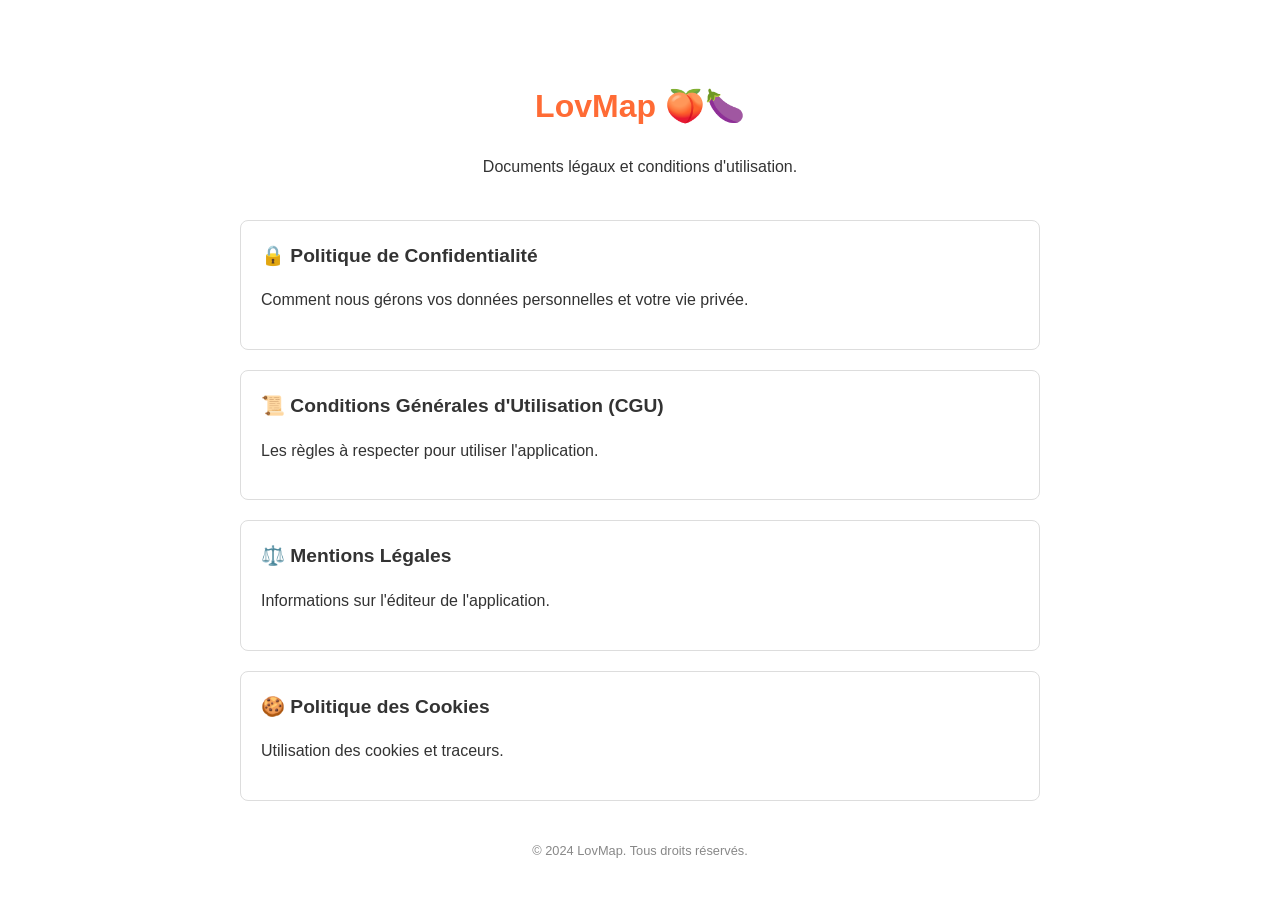
==== index.html @ d020136e "Initial commit of legal docs" ====
<!DOCTYPE html>
<html lang="fr">
<head>
    <meta charset="UTF-8">
    <meta name="viewport" content="width=device-width, initial-scale=1.0">
    <title>LovMap - Documents Légaux</title>
    <style>
        body { font-family: -apple-system, BlinkMacSystemFont, "Segoe UI", Roboto, Helvetica, Arial, sans-serif; max-width: 800px; margin: 40px auto; padding: 20px; line-height: 1.6; color: #333; }
        h1 { color: #FF6B35; text-align: center; }
        .card { border: 1px solid #ddd; border-radius: 8px; padding: 20px; margin-bottom: 20px; transition: box-shadow 0.3s ease; }
        .card:hover { box-shadow: 0 4px 12px rgba(0,0,0,0.1); }
        a { text-decoration: none; color: inherit; font-weight: bold; font-size: 1.2em; display: block; }
        .footer { text-align: center; margin-top: 40px; font-size: 0.8em; color: #888; }
    </style>
</head>
<body>
    <h1>LovMap 🍑🍆</h1>
    <p style="text-align: center; margin-bottom: 40px;">Documents légaux et conditions d'utilisation.</p>

    <div class="card">
        <a href="POLITIQUE_DE_CONFIDENTIALITE.md">🔒 Politique de Confidentialité</a>
        <p>Comment nous gérons vos données personnelles et votre vie privée.</p>
    </div>

    <div class="card">
        <a href="CONDITIONS_GENERALES_UTILISATION.md">📜 Conditions Générales d'Utilisation (CGU)</a>
        <p>Les règles à respecter pour utiliser l'application.</p>
    </div>

    <div class="card">
        <a href="MENTIONS_LEGALES.md">⚖️ Mentions Légales</a>
        <p>Informations sur l'éditeur de l'application.</p>
    </div>
    
    <div class="card">
        <a href="POLITIQUE_COOKIES.md">🍪 Politique des Cookies</a>
        <p>Utilisation des cookies et traceurs.</p>
    </div>

    <div class="footer">
        &copy; 2024 LovMap. Tous droits réservés.
    </div>
</body>
</html>
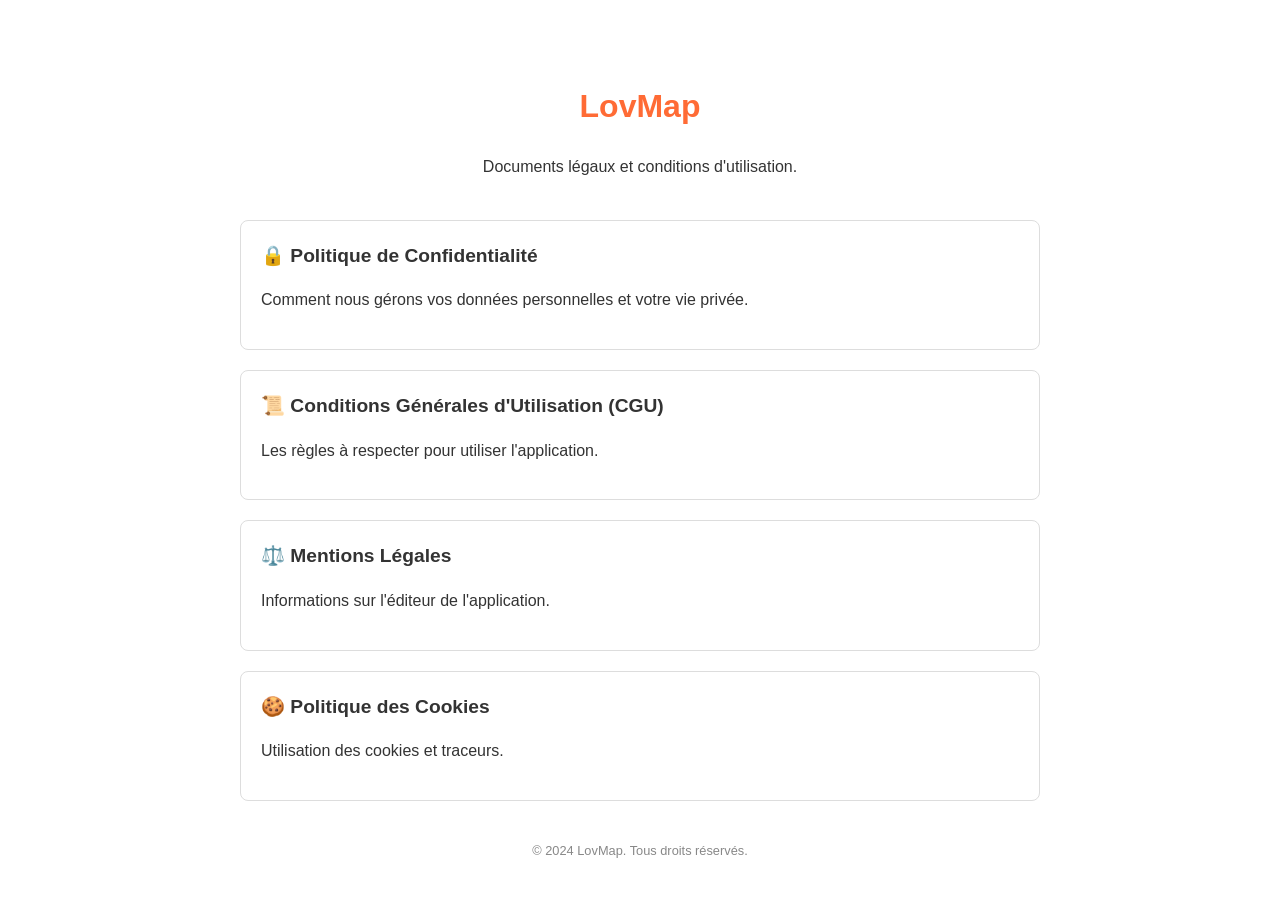
==== commit 01cc6fd2: "Remove emoji from the main heading" ====
--- a/index.html
+++ b/index.html
@@ -14,7 +14,7 @@
     </style>
 </head>
 <body>
-    <h1>LovMap 🍑🍆</h1>
+    <h1>LovMap</h1>
     <p style="text-align: center; margin-bottom: 40px;">Documents légaux et conditions d'utilisation.</p>
 
     <div class="card">
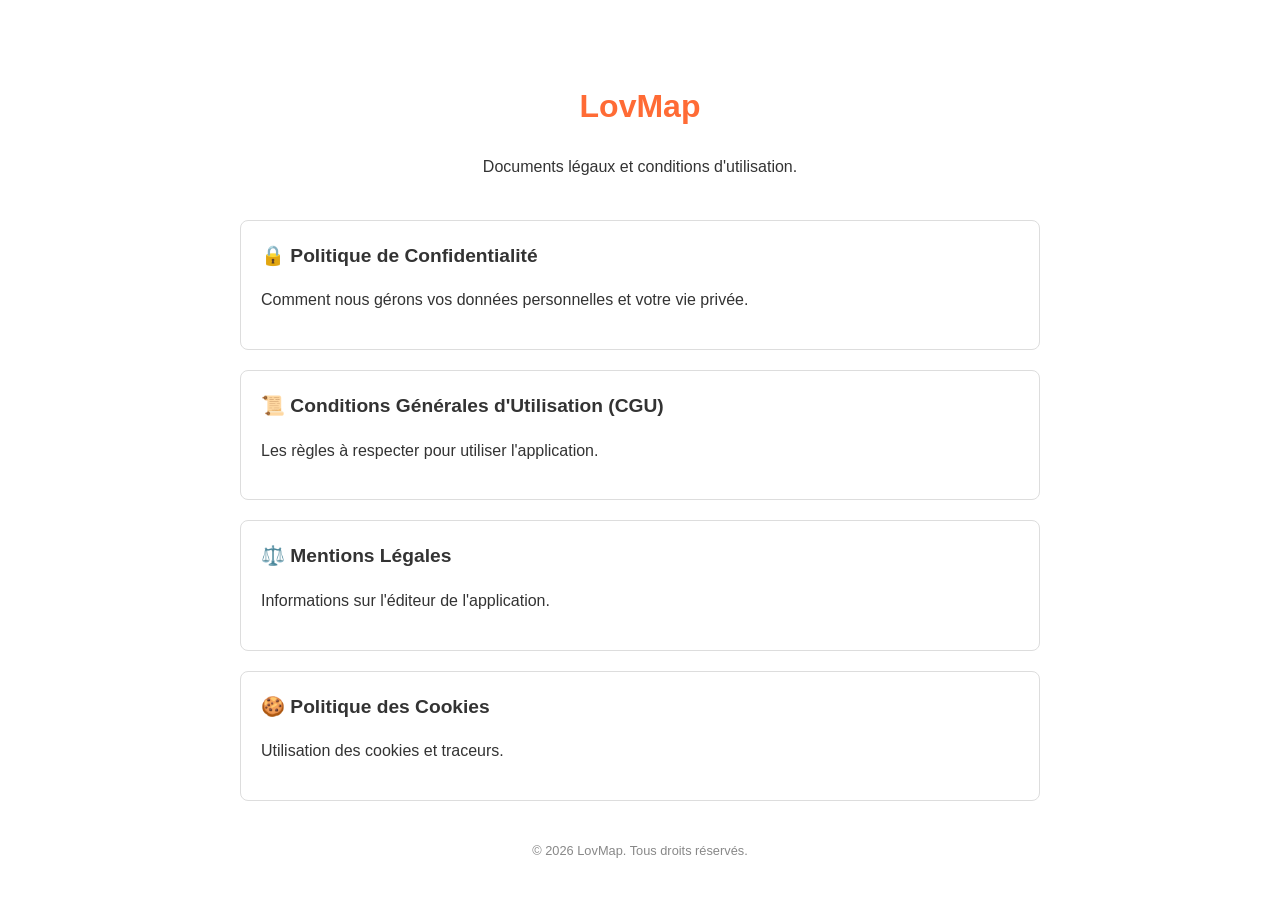
==== commit 128532ef: "Update copyright year in footer to 2026" ====
--- a/index.html
+++ b/index.html
@@ -38,7 +38,7 @@
     </div>
 
     <div class="footer">
-        &copy; 2024 LovMap. Tous droits réservés.
+        &copy; 2026 LovMap. Tous droits réservés.
     </div>
 </body>
 </html>
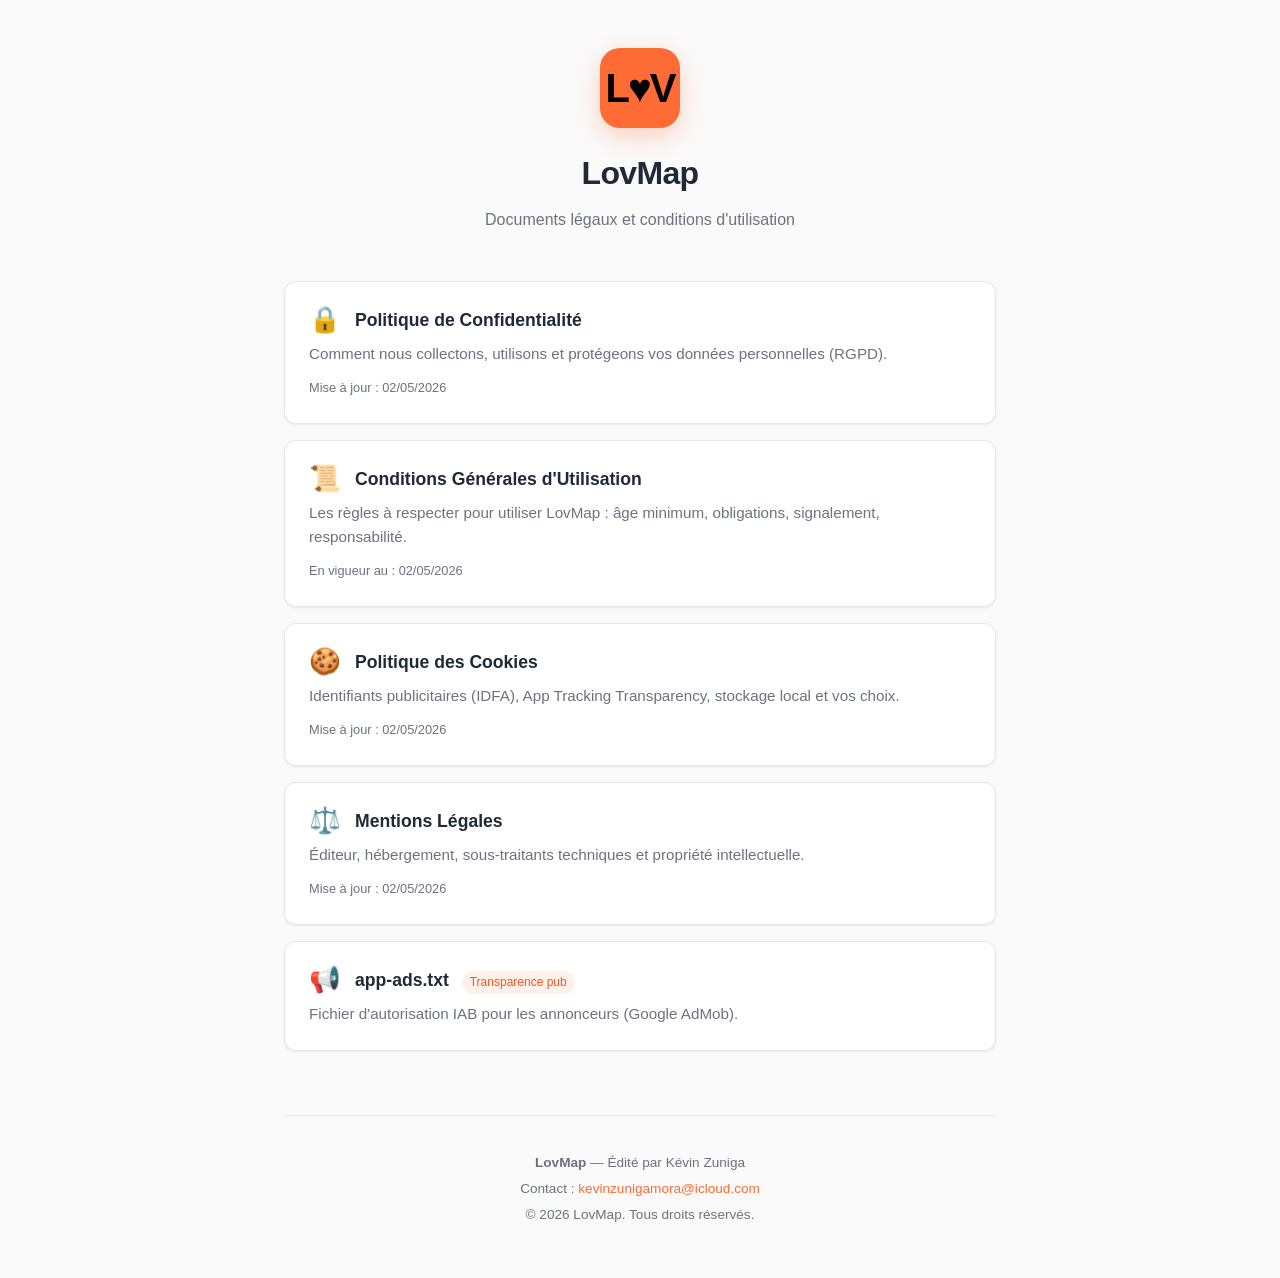
==== commit e33aee1a: "Update legal docs to reflect current app stack + improve quality Updates (covering features added si" ====
--- a/index.html
+++ b/index.html
@@ -1,44 +1,300 @@
 <!DOCTYPE html>
 <html lang="fr">
-<head>
-    <meta charset="UTF-8">
-    <meta name="viewport" content="width=device-width, initial-scale=1.0">
-    <title>LovMap - Documents Légaux</title>
+  <head>
+    <meta charset="UTF-8" />
+    <meta name="viewport" content="width=device-width, initial-scale=1.0" />
+    <title>LovMap — Documents Légaux</title>
+    <meta
+      name="description"
+      content="Politique de confidentialité, CGU, mentions légales et politique cookies de l'application LovMap."
+    />
+    <meta name="theme-color" content="#FF6B35" />
     <style>
-        body { font-family: -apple-system, BlinkMacSystemFont, "Segoe UI", Roboto, Helvetica, Arial, sans-serif; max-width: 800px; margin: 40px auto; padding: 20px; line-height: 1.6; color: #333; }
-        h1 { color: #FF6B35; text-align: center; }
-        .card { border: 1px solid #ddd; border-radius: 8px; padding: 20px; margin-bottom: 20px; transition: box-shadow 0.3s ease; }
-        .card:hover { box-shadow: 0 4px 12px rgba(0,0,0,0.1); }
-        a { text-decoration: none; color: inherit; font-weight: bold; font-size: 1.2em; display: block; }
-        .footer { text-align: center; margin-top: 40px; font-size: 0.8em; color: #888; }
+      :root {
+        --brand: #ff6b35;
+        --brand-dark: #e85a23;
+        --bg: #fafafa;
+        --card: #ffffff;
+        --text: #1f2937;
+        --muted: #6b7280;
+        --border: #e5e7eb;
+        --shadow: 0 1px 3px rgba(0, 0, 0, 0.05), 0 1px 2px rgba(0, 0, 0, 0.03);
+        --shadow-hover: 0 10px 25px rgba(255, 107, 53, 0.15),
+          0 4px 10px rgba(0, 0, 0, 0.05);
+      }
+
+      * {
+        box-sizing: border-box;
+      }
+
+      body {
+        font-family: -apple-system, BlinkMacSystemFont, "Segoe UI", Roboto,
+          Helvetica, Arial, sans-serif;
+        margin: 0;
+        padding: 0;
+        background: var(--bg);
+        color: var(--text);
+        line-height: 1.6;
+        -webkit-font-smoothing: antialiased;
+      }
+
+      .container {
+        max-width: 760px;
+        margin: 0 auto;
+        padding: 48px 24px;
+      }
+
+      header {
+        text-align: center;
+        margin-bottom: 48px;
+      }
+
+      .logo {
+        display: inline-flex;
+        align-items: center;
+        justify-content: center;
+        width: 80px;
+        height: 80px;
+        background: var(--brand);
+        border-radius: 20px;
+        font-size: 40px;
+        font-weight: 800;
+        color: #000;
+        letter-spacing: -2px;
+        margin-bottom: 20px;
+        box-shadow: 0 8px 24px rgba(255, 107, 53, 0.3);
+      }
+
+      .logo-heart {
+        display: inline-block;
+        width: 18px;
+        height: 18px;
+        background: var(--brand);
+        clip-path: path(
+          "M9 16C9 16 1 11 1 6C1 3 3 1 6 1C7.5 1 9 2 9 4C9 2 10.5 1 12 1C15 1 17 3 17 6C17 11 9 16 9 16Z"
+        );
+        margin-left: -2px;
+      }
+
+      h1 {
+        color: var(--text);
+        font-size: 2rem;
+        margin: 0 0 8px;
+        font-weight: 700;
+        letter-spacing: -0.02em;
+      }
+
+      header p {
+        color: var(--muted);
+        font-size: 1rem;
+        margin: 0;
+      }
+
+      .grid {
+        display: grid;
+        gap: 16px;
+      }
+
+      .card {
+        background: var(--card);
+        border: 1px solid var(--border);
+        border-radius: 12px;
+        padding: 24px;
+        text-decoration: none;
+        color: inherit;
+        display: block;
+        transition: all 0.2s ease;
+        box-shadow: var(--shadow);
+      }
+
+      .card:hover {
+        transform: translateY(-2px);
+        box-shadow: var(--shadow-hover);
+        border-color: var(--brand);
+      }
+
+      .card:focus-visible {
+        outline: 2px solid var(--brand);
+        outline-offset: 2px;
+      }
+
+      .card-header {
+        display: flex;
+        align-items: center;
+        gap: 14px;
+        margin-bottom: 8px;
+      }
+
+      .card-icon {
+        font-size: 1.6rem;
+        line-height: 1;
+        flex-shrink: 0;
+      }
+
+      .card-title {
+        font-size: 1.1rem;
+        font-weight: 600;
+        color: var(--text);
+      }
+
+      .card-description {
+        color: var(--muted);
+        font-size: 0.95rem;
+        margin: 0;
+      }
+
+      .card-meta {
+        margin-top: 12px;
+        font-size: 0.8rem;
+        color: var(--muted);
+        font-variant-numeric: tabular-nums;
+      }
+
+      .footer {
+        text-align: center;
+        margin-top: 64px;
+        padding-top: 32px;
+        border-top: 1px solid var(--border);
+        font-size: 0.85rem;
+        color: var(--muted);
+      }
+
+      .footer p {
+        margin: 4px 0;
+      }
+
+      .footer a {
+        color: var(--brand);
+        text-decoration: none;
+      }
+
+      .footer a:hover {
+        text-decoration: underline;
+      }
+
+      .badge {
+        display: inline-block;
+        padding: 2px 8px;
+        background: rgba(255, 107, 53, 0.1);
+        color: var(--brand-dark);
+        border-radius: 12px;
+        font-size: 0.75rem;
+        font-weight: 500;
+        margin-left: 8px;
+      }
+
+      @media (max-width: 600px) {
+        .container {
+          padding: 32px 16px;
+        }
+        h1 {
+          font-size: 1.6rem;
+        }
+        .logo {
+          width: 64px;
+          height: 64px;
+          font-size: 32px;
+        }
+        .card {
+          padding: 20px;
+        }
+      }
+
+      @media (prefers-color-scheme: dark) {
+        :root {
+          --bg: #0f0f0f;
+          --card: #1a1a1a;
+          --text: #f3f4f6;
+          --muted: #9ca3af;
+          --border: #2a2a2a;
+          --shadow: 0 1px 3px rgba(0, 0, 0, 0.3);
+          --shadow-hover: 0 10px 25px rgba(255, 107, 53, 0.2),
+            0 4px 10px rgba(0, 0, 0, 0.3);
+        }
+      }
     </style>
-</head>
-<body>
-    <h1>LovMap</h1>
-    <p style="text-align: center; margin-bottom: 40px;">Documents légaux et conditions d'utilisation.</p>
-
-    <div class="card">
-        <a href="POLITIQUE_DE_CONFIDENTIALITE.md">🔒 Politique de Confidentialité</a>
-        <p>Comment nous gérons vos données personnelles et votre vie privée.</p>
+  </head>
+  <body>
+    <div class="container">
+      <header>
+        <div class="logo">L♥V</div>
+        <h1>LovMap</h1>
+        <p>Documents légaux et conditions d'utilisation</p>
+      </header>
+
+      <main class="grid">
+        <a class="card" href="POLITIQUE_DE_CONFIDENTIALITE.md">
+          <div class="card-header">
+            <span class="card-icon">🔒</span>
+            <span class="card-title">Politique de Confidentialité</span>
+          </div>
+          <p class="card-description">
+            Comment nous collectons, utilisons et protégeons vos données
+            personnelles (RGPD).
+          </p>
+          <div class="card-meta">Mise à jour : 02/05/2026</div>
+        </a>
+
+        <a class="card" href="CONDITIONS_GENERALES_UTILISATION.md">
+          <div class="card-header">
+            <span class="card-icon">📜</span>
+            <span class="card-title">Conditions Générales d'Utilisation</span>
+          </div>
+          <p class="card-description">
+            Les règles à respecter pour utiliser LovMap : âge minimum,
+            obligations, signalement, responsabilité.
+          </p>
+          <div class="card-meta">En vigueur au : 02/05/2026</div>
+        </a>
+
+        <a class="card" href="POLITIQUE_COOKIES.md">
+          <div class="card-header">
+            <span class="card-icon">🍪</span>
+            <span class="card-title">Politique des Cookies</span>
+          </div>
+          <p class="card-description">
+            Identifiants publicitaires (IDFA), App Tracking Transparency,
+            stockage local et vos choix.
+          </p>
+          <div class="card-meta">Mise à jour : 02/05/2026</div>
+        </a>
+
+        <a class="card" href="MENTIONS_LEGALES.md">
+          <div class="card-header">
+            <span class="card-icon">⚖️</span>
+            <span class="card-title">Mentions Légales</span>
+          </div>
+          <p class="card-description">
+            Éditeur, hébergement, sous-traitants techniques et propriété
+            intellectuelle.
+          </p>
+          <div class="card-meta">Mise à jour : 02/05/2026</div>
+        </a>
+
+        <a class="card" href="app-ads.txt">
+          <div class="card-header">
+            <span class="card-icon">📢</span>
+            <span class="card-title">
+              app-ads.txt
+              <span class="badge">Transparence pub</span>
+            </span>
+          </div>
+          <p class="card-description">
+            Fichier d'autorisation IAB pour les annonceurs (Google AdMob).
+          </p>
+        </a>
+      </main>
+
+      <footer class="footer">
+        <p>
+          <strong>LovMap</strong> — Édité par Kévin Zuniga
+        </p>
+        <p>
+          Contact :
+          <a href="mailto:kevinzunigamora@icloud.com">kevinzunigamora@icloud.com</a>
+        </p>
+        <p>&copy; 2026 LovMap. Tous droits réservés.</p>
+      </footer>
     </div>
-
-    <div class="card">
-        <a href="CONDITIONS_GENERALES_UTILISATION.md">📜 Conditions Générales d'Utilisation (CGU)</a>
-        <p>Les règles à respecter pour utiliser l'application.</p>
-    </div>
-
-    <div class="card">
-        <a href="MENTIONS_LEGALES.md">⚖️ Mentions Légales</a>
-        <p>Informations sur l'éditeur de l'application.</p>
-    </div>
-    
-    <div class="card">
-        <a href="POLITIQUE_COOKIES.md">🍪 Politique des Cookies</a>
-        <p>Utilisation des cookies et traceurs.</p>
-    </div>
-
-    <div class="footer">
-        &copy; 2026 LovMap. Tous droits réservés.
-    </div>
-</body>
+  </body>
 </html>
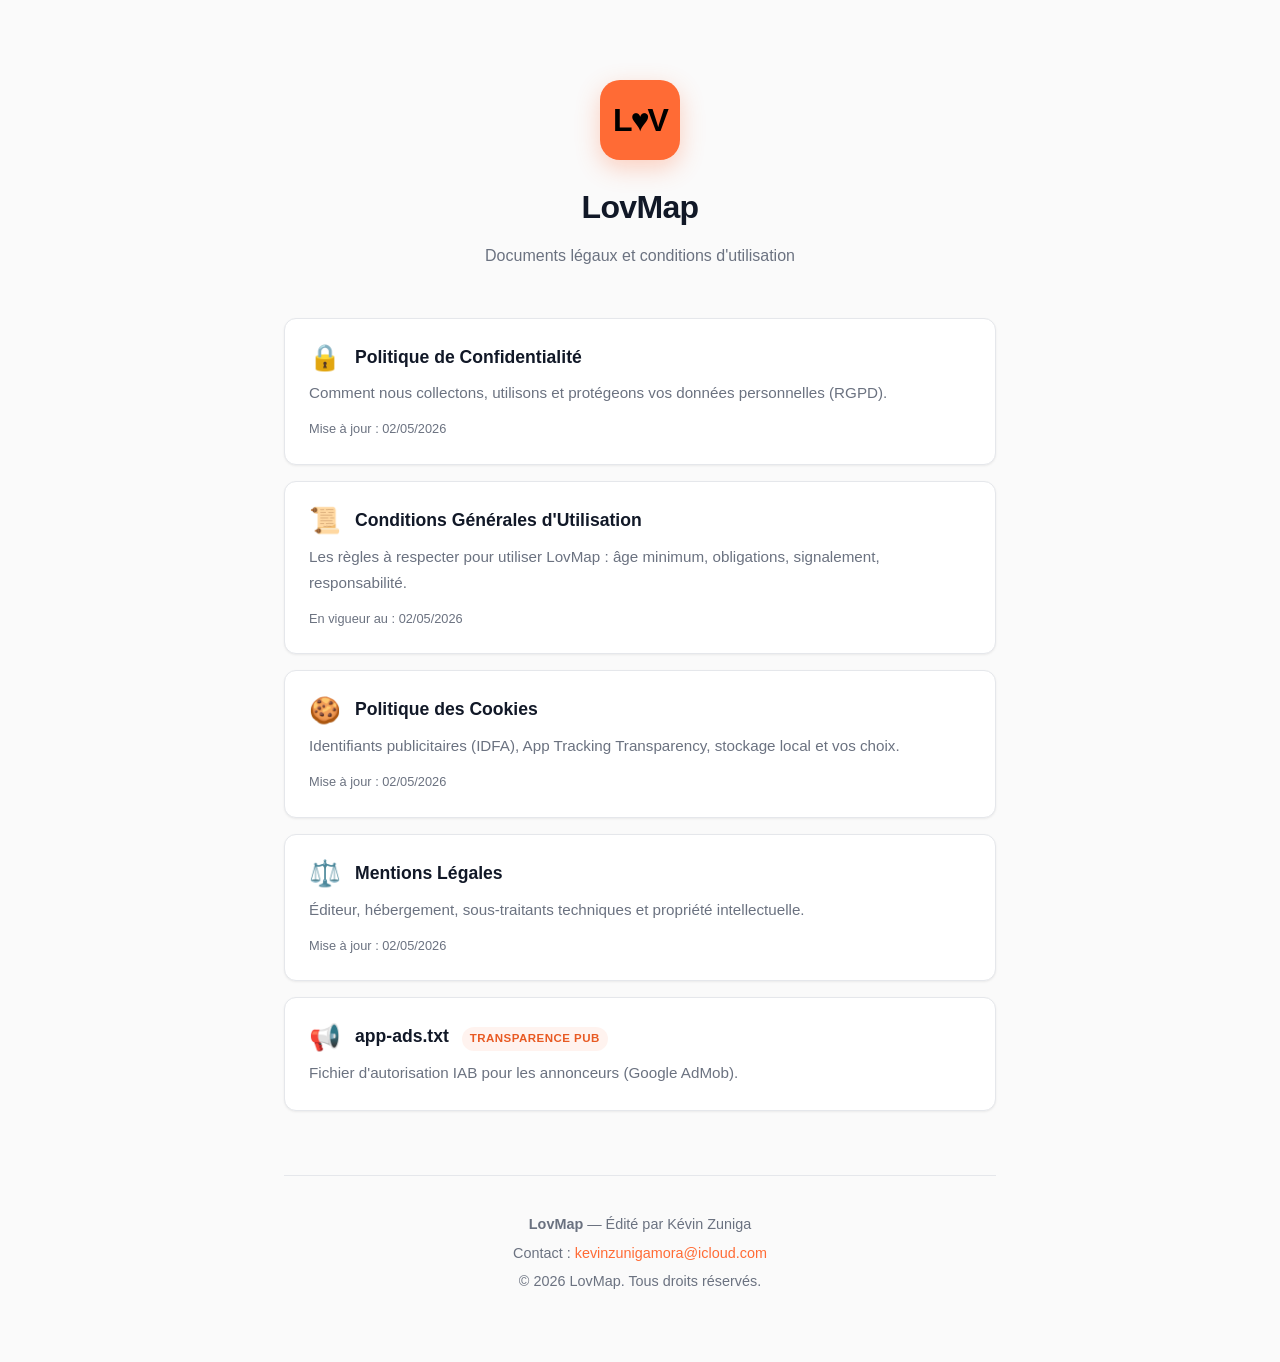
==== commit e1cf58ba: "Convert legal docs to styled HTML pages The .md files render as raw markdown when served by GitHub P" ====
--- a/index.html
+++ b/index.html
@@ -9,221 +9,18 @@
       content="Politique de confidentialité, CGU, mentions légales et politique cookies de l'application LovMap."
     />
     <meta name="theme-color" content="#FF6B35" />
-    <style>
-      :root {
-        --brand: #ff6b35;
-        --brand-dark: #e85a23;
-        --bg: #fafafa;
-        --card: #ffffff;
-        --text: #1f2937;
-        --muted: #6b7280;
-        --border: #e5e7eb;
-        --shadow: 0 1px 3px rgba(0, 0, 0, 0.05), 0 1px 2px rgba(0, 0, 0, 0.03);
-        --shadow-hover: 0 10px 25px rgba(255, 107, 53, 0.15),
-          0 4px 10px rgba(0, 0, 0, 0.05);
-      }
-
-      * {
-        box-sizing: border-box;
-      }
-
-      body {
-        font-family: -apple-system, BlinkMacSystemFont, "Segoe UI", Roboto,
-          Helvetica, Arial, sans-serif;
-        margin: 0;
-        padding: 0;
-        background: var(--bg);
-        color: var(--text);
-        line-height: 1.6;
-        -webkit-font-smoothing: antialiased;
-      }
-
-      .container {
-        max-width: 760px;
-        margin: 0 auto;
-        padding: 48px 24px;
-      }
-
-      header {
-        text-align: center;
-        margin-bottom: 48px;
-      }
-
-      .logo {
-        display: inline-flex;
-        align-items: center;
-        justify-content: center;
-        width: 80px;
-        height: 80px;
-        background: var(--brand);
-        border-radius: 20px;
-        font-size: 40px;
-        font-weight: 800;
-        color: #000;
-        letter-spacing: -2px;
-        margin-bottom: 20px;
-        box-shadow: 0 8px 24px rgba(255, 107, 53, 0.3);
-      }
-
-      .logo-heart {
-        display: inline-block;
-        width: 18px;
-        height: 18px;
-        background: var(--brand);
-        clip-path: path(
-          "M9 16C9 16 1 11 1 6C1 3 3 1 6 1C7.5 1 9 2 9 4C9 2 10.5 1 12 1C15 1 17 3 17 6C17 11 9 16 9 16Z"
-        );
-        margin-left: -2px;
-      }
-
-      h1 {
-        color: var(--text);
-        font-size: 2rem;
-        margin: 0 0 8px;
-        font-weight: 700;
-        letter-spacing: -0.02em;
-      }
-
-      header p {
-        color: var(--muted);
-        font-size: 1rem;
-        margin: 0;
-      }
-
-      .grid {
-        display: grid;
-        gap: 16px;
-      }
-
-      .card {
-        background: var(--card);
-        border: 1px solid var(--border);
-        border-radius: 12px;
-        padding: 24px;
-        text-decoration: none;
-        color: inherit;
-        display: block;
-        transition: all 0.2s ease;
-        box-shadow: var(--shadow);
-      }
-
-      .card:hover {
-        transform: translateY(-2px);
-        box-shadow: var(--shadow-hover);
-        border-color: var(--brand);
-      }
-
-      .card:focus-visible {
-        outline: 2px solid var(--brand);
-        outline-offset: 2px;
-      }
-
-      .card-header {
-        display: flex;
-        align-items: center;
-        gap: 14px;
-        margin-bottom: 8px;
-      }
-
-      .card-icon {
-        font-size: 1.6rem;
-        line-height: 1;
-        flex-shrink: 0;
-      }
-
-      .card-title {
-        font-size: 1.1rem;
-        font-weight: 600;
-        color: var(--text);
-      }
-
-      .card-description {
-        color: var(--muted);
-        font-size: 0.95rem;
-        margin: 0;
-      }
-
-      .card-meta {
-        margin-top: 12px;
-        font-size: 0.8rem;
-        color: var(--muted);
-        font-variant-numeric: tabular-nums;
-      }
-
-      .footer {
-        text-align: center;
-        margin-top: 64px;
-        padding-top: 32px;
-        border-top: 1px solid var(--border);
-        font-size: 0.85rem;
-        color: var(--muted);
-      }
-
-      .footer p {
-        margin: 4px 0;
-      }
-
-      .footer a {
-        color: var(--brand);
-        text-decoration: none;
-      }
-
-      .footer a:hover {
-        text-decoration: underline;
-      }
-
-      .badge {
-        display: inline-block;
-        padding: 2px 8px;
-        background: rgba(255, 107, 53, 0.1);
-        color: var(--brand-dark);
-        border-radius: 12px;
-        font-size: 0.75rem;
-        font-weight: 500;
-        margin-left: 8px;
-      }
-
-      @media (max-width: 600px) {
-        .container {
-          padding: 32px 16px;
-        }
-        h1 {
-          font-size: 1.6rem;
-        }
-        .logo {
-          width: 64px;
-          height: 64px;
-          font-size: 32px;
-        }
-        .card {
-          padding: 20px;
-        }
-      }
-
-      @media (prefers-color-scheme: dark) {
-        :root {
-          --bg: #0f0f0f;
-          --card: #1a1a1a;
-          --text: #f3f4f6;
-          --muted: #9ca3af;
-          --border: #2a2a2a;
-          --shadow: 0 1px 3px rgba(0, 0, 0, 0.3);
-          --shadow-hover: 0 10px 25px rgba(255, 107, 53, 0.2),
-            0 4px 10px rgba(0, 0, 0, 0.3);
-        }
-      }
-    </style>
+    <link rel="stylesheet" href="styles.css" />
   </head>
   <body>
     <div class="container">
-      <header>
+      <header class="index-header">
         <div class="logo">L♥V</div>
         <h1>LovMap</h1>
         <p>Documents légaux et conditions d'utilisation</p>
       </header>
 
       <main class="grid">
-        <a class="card" href="POLITIQUE_DE_CONFIDENTIALITE.md">
+        <a class="card" href="politique-de-confidentialite.html">
           <div class="card-header">
             <span class="card-icon">🔒</span>
             <span class="card-title">Politique de Confidentialité</span>
@@ -235,7 +32,7 @@
           <div class="card-meta">Mise à jour : 02/05/2026</div>
         </a>
 
-        <a class="card" href="CONDITIONS_GENERALES_UTILISATION.md">
+        <a class="card" href="conditions-generales-utilisation.html">
           <div class="card-header">
             <span class="card-icon">📜</span>
             <span class="card-title">Conditions Générales d'Utilisation</span>
@@ -247,7 +44,7 @@
           <div class="card-meta">En vigueur au : 02/05/2026</div>
         </a>
 
-        <a class="card" href="POLITIQUE_COOKIES.md">
+        <a class="card" href="politique-cookies.html">
           <div class="card-header">
             <span class="card-icon">🍪</span>
             <span class="card-title">Politique des Cookies</span>
@@ -259,7 +56,7 @@
           <div class="card-meta">Mise à jour : 02/05/2026</div>
         </a>
 
-        <a class="card" href="MENTIONS_LEGALES.md">
+        <a class="card" href="mentions-legales.html">
           <div class="card-header">
             <span class="card-icon">⚖️</span>
             <span class="card-title">Mentions Légales</span>
@@ -274,10 +71,9 @@
         <a class="card" href="app-ads.txt">
           <div class="card-header">
             <span class="card-icon">📢</span>
-            <span class="card-title">
-              app-ads.txt
-              <span class="badge">Transparence pub</span>
-            </span>
+            <span class="card-title"
+              >app-ads.txt <span class="badge">Transparence pub</span></span
+            >
           </div>
           <p class="card-description">
             Fichier d'autorisation IAB pour les annonceurs (Google AdMob).
@@ -285,13 +81,13 @@
         </a>
       </main>
 
-      <footer class="footer">
-        <p>
-          <strong>LovMap</strong> — Édité par Kévin Zuniga
-        </p>
+      <footer class="doc-footer" style="text-align: center">
+        <p><strong>LovMap</strong> — Édité par Kévin Zuniga</p>
         <p>
           Contact :
-          <a href="mailto:kevinzunigamora@icloud.com">kevinzunigamora@icloud.com</a>
+          <a href="mailto:kevinzunigamora@icloud.com"
+            >kevinzunigamora@icloud.com</a
+          >
         </p>
         <p>&copy; 2026 LovMap. Tous droits réservés.</p>
       </footer>
--- a/styles.css
+++ b/styles.css
@@ -0,0 +1,511 @@
+/* LovMap legal docs — shared styles */
+
+:root {
+  --brand: #ff6b35;
+  --brand-dark: #e85a23;
+  --brand-soft: rgba(255, 107, 53, 0.08);
+  --bg: #fafafa;
+  --card: #ffffff;
+  --text: #1f2937;
+  --text-strong: #111827;
+  --muted: #6b7280;
+  --border: #e5e7eb;
+  --table-header: #f9fafb;
+  --shadow: 0 1px 3px rgba(0, 0, 0, 0.04), 0 1px 2px rgba(0, 0, 0, 0.03);
+  --shadow-hover: 0 10px 25px rgba(255, 107, 53, 0.15),
+    0 4px 10px rgba(0, 0, 0, 0.05);
+}
+
+@media (prefers-color-scheme: dark) {
+  :root {
+    --bg: #0f0f0f;
+    --card: #1a1a1a;
+    --text: #e5e7eb;
+    --text-strong: #f9fafb;
+    --muted: #9ca3af;
+    --border: #2a2a2a;
+    --table-header: #1f1f1f;
+    --shadow: 0 1px 3px rgba(0, 0, 0, 0.4);
+    --shadow-hover: 0 10px 25px rgba(255, 107, 53, 0.25),
+      0 4px 10px rgba(0, 0, 0, 0.4);
+  }
+}
+
+* {
+  box-sizing: border-box;
+}
+
+html {
+  scroll-behavior: smooth;
+}
+
+body {
+  font-family: -apple-system, BlinkMacSystemFont, "Segoe UI", Roboto, Helvetica,
+    Arial, sans-serif;
+  margin: 0;
+  padding: 0;
+  background: var(--bg);
+  color: var(--text);
+  line-height: 1.7;
+  font-size: 16px;
+  -webkit-font-smoothing: antialiased;
+  text-rendering: optimizeLegibility;
+}
+
+.container {
+  max-width: 760px;
+  margin: 0 auto;
+  padding: 32px 24px 64px;
+}
+
+/* ============ Top nav ============ */
+
+.topnav {
+  display: flex;
+  align-items: center;
+  justify-content: space-between;
+  padding: 16px 24px;
+  background: var(--card);
+  border-bottom: 1px solid var(--border);
+  position: sticky;
+  top: 0;
+  z-index: 10;
+  backdrop-filter: blur(10px);
+  -webkit-backdrop-filter: blur(10px);
+  background: rgba(255, 255, 255, 0.85);
+}
+
+@media (prefers-color-scheme: dark) {
+  .topnav {
+    background: rgba(15, 15, 15, 0.85);
+  }
+}
+
+.topnav .brand {
+  display: flex;
+  align-items: center;
+  gap: 10px;
+  text-decoration: none;
+  color: var(--text-strong);
+  font-weight: 700;
+  font-size: 1.05rem;
+}
+
+.topnav .brand-logo {
+  display: inline-flex;
+  align-items: center;
+  justify-content: center;
+  width: 32px;
+  height: 32px;
+  background: var(--brand);
+  border-radius: 8px;
+  color: #000;
+  font-weight: 800;
+  font-size: 0.9rem;
+  letter-spacing: -1px;
+}
+
+.topnav .back-link {
+  color: var(--muted);
+  text-decoration: none;
+  font-size: 0.9rem;
+  display: inline-flex;
+  align-items: center;
+  gap: 4px;
+  transition: color 0.15s;
+}
+
+.topnav .back-link:hover {
+  color: var(--brand);
+}
+
+/* ============ Document header ============ */
+
+.doc-header {
+  margin: 16px 0 40px;
+  padding-bottom: 24px;
+  border-bottom: 1px solid var(--border);
+}
+
+.doc-header .eyebrow {
+  display: inline-block;
+  font-size: 0.8rem;
+  font-weight: 600;
+  text-transform: uppercase;
+  letter-spacing: 0.05em;
+  color: var(--brand);
+  background: var(--brand-soft);
+  padding: 4px 10px;
+  border-radius: 6px;
+  margin-bottom: 12px;
+}
+
+.doc-header h1 {
+  margin: 0 0 12px;
+  font-size: 2rem;
+  line-height: 1.2;
+  color: var(--text-strong);
+  font-weight: 700;
+  letter-spacing: -0.02em;
+}
+
+.doc-header .updated {
+  font-size: 0.9rem;
+  color: var(--muted);
+  font-variant-numeric: tabular-nums;
+}
+
+/* ============ Body typography ============ */
+
+article {
+  font-size: 1rem;
+}
+
+article h2 {
+  font-size: 1.5rem;
+  margin: 48px 0 16px;
+  color: var(--text-strong);
+  font-weight: 700;
+  letter-spacing: -0.01em;
+  scroll-margin-top: 80px;
+}
+
+article h2:first-child {
+  margin-top: 0;
+}
+
+article h3 {
+  font-size: 1.15rem;
+  margin: 32px 0 12px;
+  color: var(--text-strong);
+  font-weight: 600;
+  scroll-margin-top: 80px;
+}
+
+article h4 {
+  font-size: 1rem;
+  margin: 24px 0 8px;
+  color: var(--text-strong);
+  font-weight: 600;
+}
+
+article p {
+  margin: 0 0 16px;
+}
+
+article strong {
+  color: var(--text-strong);
+  font-weight: 600;
+}
+
+article a {
+  color: var(--brand);
+  text-decoration: underline;
+  text-underline-offset: 2px;
+  text-decoration-thickness: 1px;
+}
+
+article a:hover {
+  color: var(--brand-dark);
+  text-decoration-thickness: 2px;
+}
+
+article ul,
+article ol {
+  margin: 0 0 16px;
+  padding-left: 24px;
+}
+
+article li {
+  margin-bottom: 8px;
+}
+
+article li::marker {
+  color: var(--brand);
+}
+
+article hr {
+  border: none;
+  border-top: 1px solid var(--border);
+  margin: 40px 0;
+}
+
+article blockquote {
+  margin: 24px 0;
+  padding: 16px 20px;
+  background: var(--brand-soft);
+  border-left: 3px solid var(--brand);
+  border-radius: 0 8px 8px 0;
+  color: var(--text);
+}
+
+article blockquote p:last-child {
+  margin-bottom: 0;
+}
+
+article code {
+  font-family: ui-monospace, "SF Mono", Menlo, Monaco, Consolas, monospace;
+  font-size: 0.9em;
+  background: var(--brand-soft);
+  padding: 2px 6px;
+  border-radius: 4px;
+  color: var(--brand-dark);
+}
+
+/* ============ Tables ============ */
+
+article table {
+  width: 100%;
+  border-collapse: collapse;
+  margin: 16px 0 24px;
+  font-size: 0.95rem;
+  background: var(--card);
+  border-radius: 8px;
+  overflow: hidden;
+  box-shadow: var(--shadow);
+}
+
+article thead {
+  background: var(--table-header);
+}
+
+article th {
+  text-align: left;
+  padding: 12px 16px;
+  font-weight: 600;
+  color: var(--text-strong);
+  border-bottom: 1px solid var(--border);
+  font-size: 0.9rem;
+  letter-spacing: 0.01em;
+}
+
+article td {
+  padding: 12px 16px;
+  border-bottom: 1px solid var(--border);
+  vertical-align: top;
+}
+
+article tbody tr:last-child td {
+  border-bottom: none;
+}
+
+article tbody tr:hover {
+  background: var(--brand-soft);
+}
+
+/* ============ Callouts (custom) ============ */
+
+.callout {
+  display: flex;
+  gap: 12px;
+  padding: 16px 20px;
+  background: var(--brand-soft);
+  border-left: 3px solid var(--brand);
+  border-radius: 0 8px 8px 0;
+  margin: 24px 0;
+}
+
+.callout-icon {
+  font-size: 1.2rem;
+  flex-shrink: 0;
+}
+
+.callout-body {
+  flex: 1;
+}
+
+.callout-body p:last-child {
+  margin-bottom: 0;
+}
+
+/* ============ Footer ============ */
+
+.doc-footer {
+  margin-top: 64px;
+  padding-top: 32px;
+  border-top: 1px solid var(--border);
+  font-size: 0.9rem;
+  color: var(--muted);
+}
+
+.doc-footer p {
+  margin: 4px 0;
+}
+
+.doc-footer a {
+  color: var(--brand);
+  text-decoration: none;
+}
+
+.doc-footer a:hover {
+  text-decoration: underline;
+}
+
+/* ============ Index page ============ */
+
+.index-header {
+  text-align: center;
+  margin: 48px 0;
+}
+
+.index-header .logo {
+  display: inline-flex;
+  align-items: center;
+  justify-content: center;
+  width: 80px;
+  height: 80px;
+  background: var(--brand);
+  border-radius: 20px;
+  font-size: 32px;
+  font-weight: 800;
+  color: #000;
+  letter-spacing: -2px;
+  margin-bottom: 20px;
+  box-shadow: 0 8px 24px rgba(255, 107, 53, 0.3);
+}
+
+.index-header h1 {
+  color: var(--text-strong);
+  font-size: 2rem;
+  margin: 0 0 8px;
+  font-weight: 700;
+  letter-spacing: -0.02em;
+}
+
+.index-header p {
+  color: var(--muted);
+  font-size: 1rem;
+  margin: 0;
+}
+
+.grid {
+  display: grid;
+  gap: 16px;
+}
+
+.card {
+  background: var(--card);
+  border: 1px solid var(--border);
+  border-radius: 12px;
+  padding: 24px;
+  text-decoration: none;
+  color: inherit;
+  display: block;
+  transition: transform 0.2s ease, box-shadow 0.2s ease, border-color 0.2s ease;
+  box-shadow: var(--shadow);
+}
+
+.card:hover {
+  transform: translateY(-2px);
+  box-shadow: var(--shadow-hover);
+  border-color: var(--brand);
+}
+
+.card:focus-visible {
+  outline: 2px solid var(--brand);
+  outline-offset: 2px;
+}
+
+.card-header {
+  display: flex;
+  align-items: center;
+  gap: 14px;
+  margin-bottom: 8px;
+}
+
+.card-icon {
+  font-size: 1.6rem;
+  line-height: 1;
+  flex-shrink: 0;
+}
+
+.card-title {
+  font-size: 1.1rem;
+  font-weight: 600;
+  color: var(--text-strong);
+}
+
+.card-description {
+  color: var(--muted);
+  font-size: 0.95rem;
+  margin: 0;
+}
+
+.card-meta {
+  margin-top: 12px;
+  font-size: 0.8rem;
+  color: var(--muted);
+  font-variant-numeric: tabular-nums;
+}
+
+.badge {
+  display: inline-block;
+  padding: 2px 8px;
+  background: var(--brand-soft);
+  color: var(--brand-dark);
+  border-radius: 12px;
+  font-size: 0.72rem;
+  font-weight: 600;
+  margin-left: 8px;
+  text-transform: uppercase;
+  letter-spacing: 0.04em;
+}
+
+/* ============ Mobile ============ */
+
+@media (max-width: 640px) {
+  .container {
+    padding: 24px 16px 48px;
+  }
+
+  .topnav {
+    padding: 12px 16px;
+  }
+
+  .doc-header h1 {
+    font-size: 1.6rem;
+  }
+
+  article h2 {
+    font-size: 1.3rem;
+    margin-top: 36px;
+  }
+
+  article h3 {
+    font-size: 1.05rem;
+  }
+
+  article table {
+    font-size: 0.85rem;
+  }
+
+  article th,
+  article td {
+    padding: 10px 12px;
+  }
+
+  .index-header {
+    margin: 32px 0 40px;
+  }
+
+  .index-header .logo {
+    width: 64px;
+    height: 64px;
+    font-size: 26px;
+  }
+
+  .index-header h1 {
+    font-size: 1.6rem;
+  }
+
+  .card {
+    padding: 20px;
+  }
+
+  /* Tables on mobile: allow horizontal scroll */
+  article table {
+    display: block;
+    overflow-x: auto;
+    white-space: nowrap;
+  }
+}
